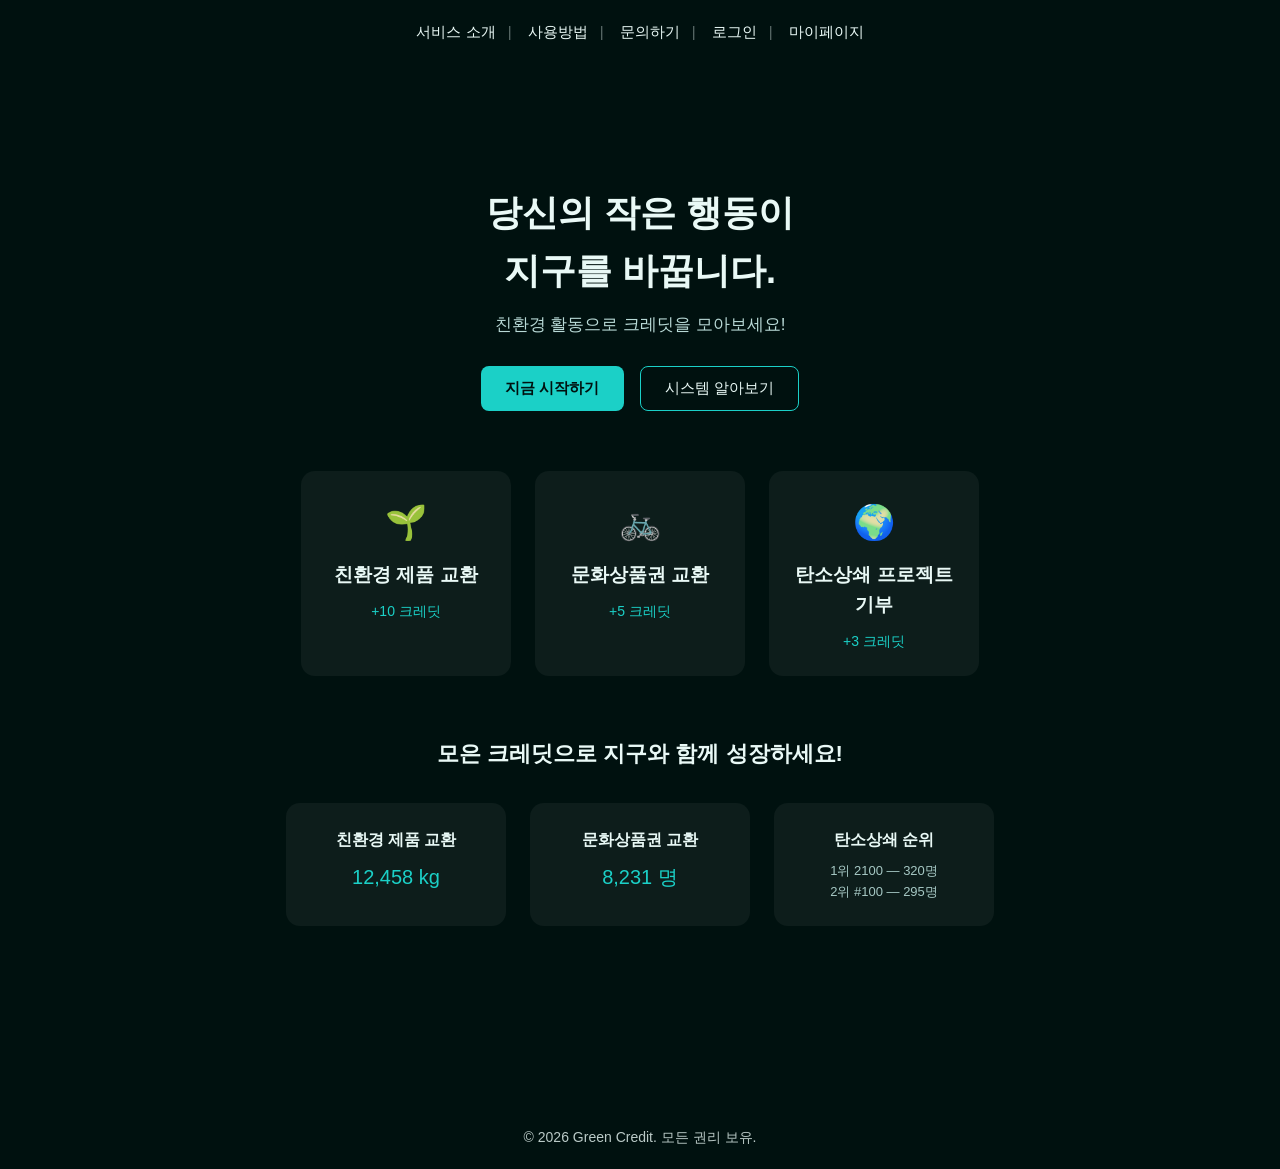
==== index.html @ 2fe6a52e "Add files via upload" ====
<!doctype html>
<html lang="ko">
<head>
  <meta charset="utf-8" />
  <meta name="viewport" content="width=device-width, initial-scale=1" />
  <title>그린 크레딧</title>
  <link rel="stylesheet" href="style.css" />
</head>
<body>
  <!-- 네비게이션 -->
  <nav class="nav">
    <div class="center-nav">
      <a class="nav__link" href="about.html">서비스 소개</a>
      <a class="nav__link" href="howto.html">사용방법</a>
      <a class="nav__link" href="contact.html">문의하기</a>
      <a class="nav__link" href="login.html">로그인</a>
      <a class="nav__link" href="mypage.html">마이페이지</a>
    </div>
  </nav>

  <!-- 메인 콘텐츠 -->
  <main class="hero">
    <h1 class="hero__title">당신의 작은 행동이<br />지구를 바꿉니다.</h1>
    <p class="hero__subtitle">친환경 활동으로 크레딧을 모아보세요!</p>

    <div class="cta">
      <button class="btn btn--primary" onclick="location.href='login.html'">지금 시작하기</button>
      <button class="btn btn--ghost" onclick="location.href='about.html'">시스템 알아보기</button>
    </div>

    <section class="features">
      <article class="card">
        <div class="icon">🌱</div>
        <h3>친환경 제품 교환</h3>
        <div class="badge">+10 크레딧</div>
      </article>
      <article class="card">
        <div class="icon">🚲</div>
        <h3>문화상품권 교환</h3>
        <div class="badge">+5 크레딧</div>
      </article>
      <article class="card">
        <div class="icon">🌍</div>
        <h3>탄소상쇄 프로젝트 기부</h3>
        <div class="badge">+3 크레딧</div>
      </article>
    </section>

    <section class="stats-wrap">
      <h2>모은 크레딧으로 지구와 함께 성장하세요!</h2>
      <div class="kpis">
        <div class="kpi">
          <h4>친환경 제품 교환</h4>
          <div class="num">12,458 kg</div>
        </div>
        <div class="kpi">
          <h4>문화상품권 교환</h4>
          <div class="num">8,231 명</div>
        </div>
        <div class="kpi">
          <h4>탄소상쇄 순위</h4>
          <div class="rank">1위 2100 — 320명<br/>2위 #100 — 295명</div>
        </div>
      </div>
    </section>
  </main>

  <footer>
    © <span id="year"></span> Green Credit. 모든 권리 보유.
  </footer>

  <script src="script.js"></script>
</body>
</html>
---- style.css ----
:root {
  --bg: #00110f;
  --ink: #e9f9f6;
  --accent: #1bd0c7;
}

* { box-sizing: border-box; margin: 0; padding: 0; }
body {
  font-family: 'Pretendard', sans-serif;
  background: var(--bg);
  color: var(--ink);
  line-height: 1.6;
}

/* ===============================
   네비게이션
================================ */
.nav {
  display: flex;
  justify-content: center;
  align-items: center;
  padding: 20px 32px;
  background: transparent;
}

.center-nav {
  display: flex;
  gap: 0;
}

.nav__link {
  color: var(--ink);
  text-decoration: none;
  font-size: 15px;
  font-weight: 500;
  padding: 0 16px;
  position: relative;
  transition: color 0.3s ease;
}

.nav__link:not(:last-child)::after {
  content: "|";
  position: absolute;
  right: 0;
  color: rgba(233,249,246,0.4);
}

.nav__link:hover {
  color: var(--accent);
}

/* ===============================
   메인 (Hero)
================================ */
.hero {
  text-align: center;
  padding: 120px 20px 80px;
}

.hero__title {
  font-size: 36px;
  font-weight: 700;
}

.hero__subtitle {
  margin-top: 12px;
  font-size: 17px;
  color: #b8d9d6;
}

.cta {
  margin-top: 28px;
  display: flex;
  justify-content: center;
  gap: 16px;
}

.btn {
  border: none;
  border-radius: 8px;
  padding: 12px 24px;
  font-size: 15px;
  cursor: pointer;
  transition: all 0.3s ease;
}

.btn--primary {
  background: var(--accent);
  color: var(--bg);
  font-weight: 600;
}

.btn--primary:hover { background: #19b9ae; }
.btn--ghost {
  background: transparent;
  color: var(--ink);
  border: 1px solid var(--accent);
}
.btn--ghost:hover { background: rgba(27,208,199,0.1); }

/* ===============================
   카드 섹션
================================ */
.features {
  display: flex;
  justify-content: center;
  gap: 24px;
  flex-wrap: wrap;
  margin: 60px 0;
}

.card {
  background: rgba(255,255,255,0.05);
  border-radius: 14px;
  padding: 24px;
  width: 210px;
  text-align: center;
  transition: transform 0.3s ease, box-shadow 0.3s ease;
}
.card:hover { transform: translateY(-6px); box-shadow: 0 6px 18px rgba(0,0,0,0.3); }

.card .icon { font-size: 34px; margin-bottom: 10px; }
.card .badge { color: var(--accent); margin-top: 10px; font-size: 14px; }

/* ===============================
   통계 섹션
================================ */
.stats-wrap {
  text-align: center;
  margin: 60px 0 100px;
}
.stats-wrap h2 { font-size: 22px; margin-bottom: 32px; }

.kpis {
  display: flex;
  justify-content: center;
  gap: 24px;
  flex-wrap: wrap;
}
.kpi {
  background: rgba(255,255,255,0.05);
  border-radius: 14px;
  padding: 24px;
  width: 220px;
}
.kpi .num { font-size: 20px; color: var(--accent); margin-top: 8px; }
.kpi .rank { font-size: 13px; color: #a6c8c4; margin-top: 8px; }

/* ===============================
   HOWTO
================================ */
.howto-page {
  min-height: 100vh;
  background: var(--bg);
  color: var(--ink);
  display: flex;
  flex-direction: column;
  align-items: center;
}
.howto-main {
  display: flex;
  flex-direction: column;
  align-items: center;
  gap: 30px;
  padding: 40px 20px;
}
.howto-step {
  max-width: 520px;
  width: 90%;
  border-radius: 12px;
  box-shadow: 0 4px 12px rgba(0,0,0,0.3);
}

/* ===============================
   ABOUT (구버전)
================================ */
.about-page {
  min-height: 100vh;
  background: var(--bg);
  display: flex;
  justify-content: center;
  align-items: center;
}
.about-main { display: flex; justify-content: center; align-items: center; }
.about-img {
  max-width: 800px;
  width: 95%;
  border-radius: 12px;
  box-shadow: 0 6px 18px rgba(0,0,0,0.4);
}

/* ===============================
   DETAIL (GreenPoint)
================================ */
.detail-page {
  min-height: 100vh;
  background: var(--bg);
  color: var(--ink);
  display: flex;
  flex-direction: column;
  align-items: center;
  padding: 40px 20px;
}
.detail-header {
  display: flex;
  flex-direction: column;
  align-items: center;
  gap: 16px;
  text-align: center;
}
.detail-header h1 {
  font-size: 28px;
  color: var(--accent);
  font-weight: 700;
}
.detail-icon { width: 100px; height: 100px; }
.detail-main {
  display: flex;
  flex-direction: column;
  align-items: center;
  gap: 30px;
  margin-top: 40px;
}
.detail-img {
  max-width: 1000px;
  width: 95%;
  border-radius: 12px;
  box-shadow: 0 6px 18px rgba(0,0,0,0.4);
}
.detail-footer { margin: 60px 0; }

/* ===============================
   Footer
================================ */
footer {
  text-align: center;
  padding: 20px 0;
  font-size: 14px;
  opacity: 0.8;
}

/* ===============================
   ABOUT (New Ver. – 서비스 소개)
================================ */
.about-new-page {
  background: #ffffff;
  color: #111;
  font-family: 'Pretendard', sans-serif;
  display: flex;
  flex-direction: column;
  align-items: center;
  min-height: 100vh;
}

.about-new-header {
  width: 100%;
  background: #232527;
  color: white;
  padding: 16px 0;
  text-align: center;
  font-size: 20px;
  font-weight: 600;
  position: relative;
}

.about-new-header .header-dots {
  position: absolute;
  left: 16px;
  top: 14px;
  display: flex;
  gap: 8px;
}
.about-new-header .dot {
  width: 12px;
  height: 12px;
  border-radius: 50%;
}
.dot.red { background: #ff5f57; }
.dot.yellow { background: #ffbd2f; }
.dot.green { background: #28c840; }

.about-new-main {
  text-align: center;
  margin-top: 60px;
  flex: 1;
  display: flex;
  flex-direction: column;
  align-items: center;
}
.about-new-main h1 {
  font-size: 32px;
  font-weight: 700;
  margin-bottom: 40px;
  color: #000;
}

.icon-grid {
  display: flex;
  justify-content: center;
  gap: 80px;
  flex-wrap: wrap;
}

.icon-card {
  display: flex;
  flex-direction: column;
  align-items: center;
  text-align: center;
  cursor: pointer;
  text-decoration: none;
  transition: transform 0.3s ease, box-shadow 0.3s ease;
}

.circle {
  width: 150px;
  height: 150px;
  border-radius: 50%;
  display: flex;
  justify-content: center;
  align-items: center;
  font-size: 50px;
  color: white;
  margin-bottom: 16px;
  box-shadow: 0 8px 16px rgba(0,0,0,0.25);
}

.circle.blue { background: #1f54d1; }
.circle.yellow { background: #f8cb0b; color: #555; }
.circle.bluegreen { background: #2657b7; }

.icon-card:hover {
  transform: translateY(-8px);
  box-shadow: 0 10px 20px rgba(0,0,0,0.25);
}

.label {
  font-weight: 600;
  font-size: 16px;
  color: #000;
}

/* ===============================
   REWARD TYPE PAGE
================================ */
.reward-page {
  background: #fff;
  color: #111;
  font-family: 'Pretendard', sans-serif;
  display: flex;
  flex-direction: column;
  align-items: center;
  min-height: 100vh;
  line-height: 1.7;
}

/* 상단 헤더 */
.reward-header {
  width: 100%;
  background: #232527;
  color: white;
  padding: 16px 0;
  text-align: center;
  font-size: 20px;
  font-weight: 600;
  position: relative;
}

.reward-header .header-dots {
  position: absolute;
  left: 16px;
  top: 14px;
  display: flex;
  gap: 8px;
}
.reward-header .dot {
  width: 12px;
  height: 12px;
  border-radius: 50%;
}
.dot.red { background: #ff5f57; }
.dot.yellow { background: #ffbd2f; }
.dot.green { background: #28c840; }

/* 본문 */
.reward-main {
  max-width: 900px;
  padding: 40px 20px 80px;
}

.reward-title-row {
  display: flex;
  align-items: center;
  gap: 16px;
  margin-bottom: 24px;
}

.reward-circle {
  width: 80px;
  height: 80px;
  border-radius: 50%;
  background: linear-gradient(145deg, #2657b7, #1f54d1);
  display: flex;
  justify-content: center;
  align-items: center;
  font-size: 38px;
  color: #4be28a;
  box-shadow: 0 6px 16px rgba(0,0,0,0.25);
}

.reward-main h1 {
  font-size: 28px;
  font-weight: 700;
  color: #000;
}

.reward-main p {
  margin-bottom: 18px;
  font-size: 16px;
  color: #333;
}

.reward-main ol {
  margin-top: 12px;
  padding-left: 20px;
  color: #333;
}

.reward-main ol li {
  margin-bottom: 10px;
}

/* Footer */
.reward-footer {
  text-align: center;
  padding: 20px 0 40px;
  font-size: 14px;
  color: #555;
}

/* ===============================
   문의하기 (Contact Page)
================================ */
.contact-page {
  background: linear-gradient(145deg, #0a221f, #16322f);
  min-height: 100vh;
  font-family: 'Pretendard', sans-serif;
  display: flex;
  justify-content: center;
  align-items: center;
}

.contact-overlay {
  width: 100%;
  height: 100%;
  background: rgba(0, 0, 0, 0.15);
  display: flex;
  justify-content: center;
  align-items: center;
}

.contact-card {
  background: rgba(20, 30, 25, 0.7);
  backdrop-filter: blur(12px);
  border-radius: 16px;
  width: 340px;
  padding: 30px 20px;
  color: #f1f1f1;
  display: flex;
  flex-direction: column;
  align-items: center;
  text-align: center;
  box-shadow: 0 6px 20px rgba(0,0,0,0.3);
}

.contact-header h1 {
  font-size: 26px;
  font-weight: 700;
  margin-bottom: 10px;
}

.contact-header p {
  font-size: 14px;
  line-height: 1.5;
  margin-bottom: 20px;
  color: #d8d8d8;
}

/* 검색창 */
.search-box {
  display: flex;
  align-items: center;
  justify-content: center;
  background: transparent;
  border: 1px solid #ccc;
  border-radius: 4px;
  overflow: hidden;
  width: 100%;
  max-width: 240px;
  margin-bottom: 30px;
}
.search-box input {
  background: transparent;
  border: none;
  outline: none;
  padding: 8px;
  width: 100%;
  color: #f1f1f1;
}
.search-box button {
  background: none;
  border: none;
  color: #f1f1f1;
  font-size: 16px;
  cursor: pointer;
  padding: 8px;
}

/* FAQ 영역 */
.faq-section h2 {
  font-size: 16px;
  font-weight: 700;
  margin-bottom: 12px;
}

.faq-section ul {
  list-style: none;
  padding: 0;
  margin: 0;
}
.faq-section li {
  font-size: 14px;
  color: #e4e4e4;
  margin: 6px 0;
}

/* 하단 링크 */
.contact-footer {
  display: flex;
  justify-content: center;
  gap: 12px;
  margin-top: 28px;
}
.contact-footer a {
  font-size: 13px;
  color: #cfcfcf;
  text-decoration: none;
  transition: color 0.3s ease;
}
.contact-footer a:hover {
  color: #fff;
}

/* ===============================
   FAQ PAGE
================================ */
.faq-page {
  background: linear-gradient(145deg, #0a221f, #16322f);
  min-height: 100vh;
  font-family: 'Pretendard', sans-serif;
  display: flex;
  justify-content: center;
  align-items: center;
}

.faq-overlay {
  width: 100%;
  height: 100%;
  background: rgba(0, 0, 0, 0.15);
  display: flex;
  justify-content: center;
  align-items: center;
}

.faq-card {
  background: rgba(25, 35, 30, 0.75);
  backdrop-filter: blur(12px);
  border-radius: 16px;
  width: 90%;
  max-width: 900px;
  padding: 40px 30px;
  color: #f1f1f1;
  box-shadow: 0 6px 20px rgba(0,0,0,0.3);
}

.faq-card h1 {
  text-align: center;
  font-size: 24px;
  font-weight: 700;
  margin-bottom: 40px;
}

.faq-item {
  display: grid;
  grid-template-columns: 1fr 1fr;
  gap: 20px 40px;
  align-items: flex-start;
  margin-bottom: 28px;
}

.faq-q {
  font-weight: 600;
  font-size: 16px;
  color: #ffffff;
}

.faq-a {
  font-size: 15px;
  color: #e0e0e0;
  line-height: 1.6;
}

/* 반응형 처리 */
@media (max-width: 700px) {
  .faq-item {
    grid-template-columns: 1fr;
    gap: 8px;
  }
  .faq-card {
    padding: 30px 20px;
  }
}

a {
  color: inherit;
  text-decoration: none;
}

a:hover {
  color: #aefae3;
}

/* ===============================
   로그인 페이지 (미니멀 스타일, 소셜 제거)
================================ */
.login-page {
  background: #fff;
  color: #111;
  font-family: 'Pretendard', sans-serif;
  display: flex;
  justify-content: center;
  align-items: center;
  min-height: 100vh;
}

.login-wrapper {
  width: 100%;
  max-width: 420px;
  padding: 40px;
}

.login-title {
  font-size: 28px;
  font-weight: 700;
  margin-bottom: 40px;
  text-align: left;
}

.login-form {
  display: flex;
  flex-direction: column;
  gap: 16px;
}

.login-form label {
  font-size: 15px;
  margin-bottom: -4px;
}

.login-form input {
  border: none;
  border-bottom: 2px solid #111;
  padding: 8px 4px;
  font-size: 15px;
  outline: none;
  background: transparent;
  color: #111;
  margin-bottom: 12px;
  transition: border-color 0.3s ease;
}

.login-form input:focus {
  border-color: #1bd0c7;
}

.login-btn {
  margin-top: 12px;
  padding: 12px;
  background: #1bd0c7;
  color: white;
  border: none;
  border-radius: 6px;
  font-size: 15px;
  cursor: pointer;
  font-weight: 600;
  transition: background 0.3s ease;
}

.login-btn:hover {
  background: #19b9ae;
}

.login-msg {
  margin-top: 8px;
  font-size: 14px;
  color: #d9534f;
  text-align: center;
}

/* 하단 링크 */
.login-links {
  display: flex;
  justify-content: space-between;
  margin-top: 24px;
}

.login-links a {
  color: #0072ff;
  text-decoration: none;
  font-size: 13px;
  transition: color 0.3s ease;
}

.login-links a:hover {
  color: #1bd0c7;
}

/* ===============================
   마이페이지
================================ */
.mypage {
  background: #f8fbf8;
  min-height: 100vh;
  font-family: 'Pretendard', sans-serif;
  color: #1e2b23;
  display: flex;
  flex-direction: column;
  align-items: center;
  padding: 40px 20px 80px;
}

.mypage-header {
  text-align: center;
  margin-bottom: 40px;
}

.mypage-header h1 {
  font-size: 28px;
  font-weight: 700;
  margin-bottom: 8px;
  color: #1b4d3e;
}

.mypage-header p {
  font-size: 16px;
  color: #3c5d52;
}

.reward-cards {
  display: flex;
  flex-wrap: wrap;
  justify-content: center;
  gap: 28px;
  margin-bottom: 60px;
}

.reward-card {
  background: #fff;
  border: 1px solid #d9e6d5;
  border-radius: 16px;
  width: 260px;
  padding: 28px 20px;
  box-shadow: 0 4px 10px rgba(0, 0, 0, 0.06);
  text-align: center;
  transition: transform 0.3s ease, box-shadow 0.3s ease;
}

.reward-card:hover {
  transform: translateY(-6px);
  box-shadow: 0 8px 18px rgba(0, 0, 0, 0.12);
}

.reward-card .icon {
  font-size: 42px;
  color: #1b4d3e;
  margin-bottom: 10px;
}

.reward-card h3 {
  font-size: 18px;
  color: #1c3d32;
  margin-bottom: 14px;
  font-weight: 600;
}

.reward-card ul {
  list-style: none;
  text-align: left;
  padding: 0;
  margin: 0 0 16px;
}

.reward-card li {
  font-size: 14px;
  margin: 6px 0;
  display: flex;
  justify-content: space-between;
  color: #394b41;
}

.reward-card strong {
  color: #155c47;
}

.btn-outline {
  border: 1px solid #155c47;
  background: transparent;
  color: #155c47;
  padding: 8px 18px;
  border-radius: 8px;
  cursor: pointer;
  font-size: 14px;
  font-weight: 600;
  transition: all 0.3s ease;
}

.btn-outline:hover {
  background: #155c47;
  color: #fff;
}

.back-btn {
  display: inline-block;
  padding: 10px 20px;
}
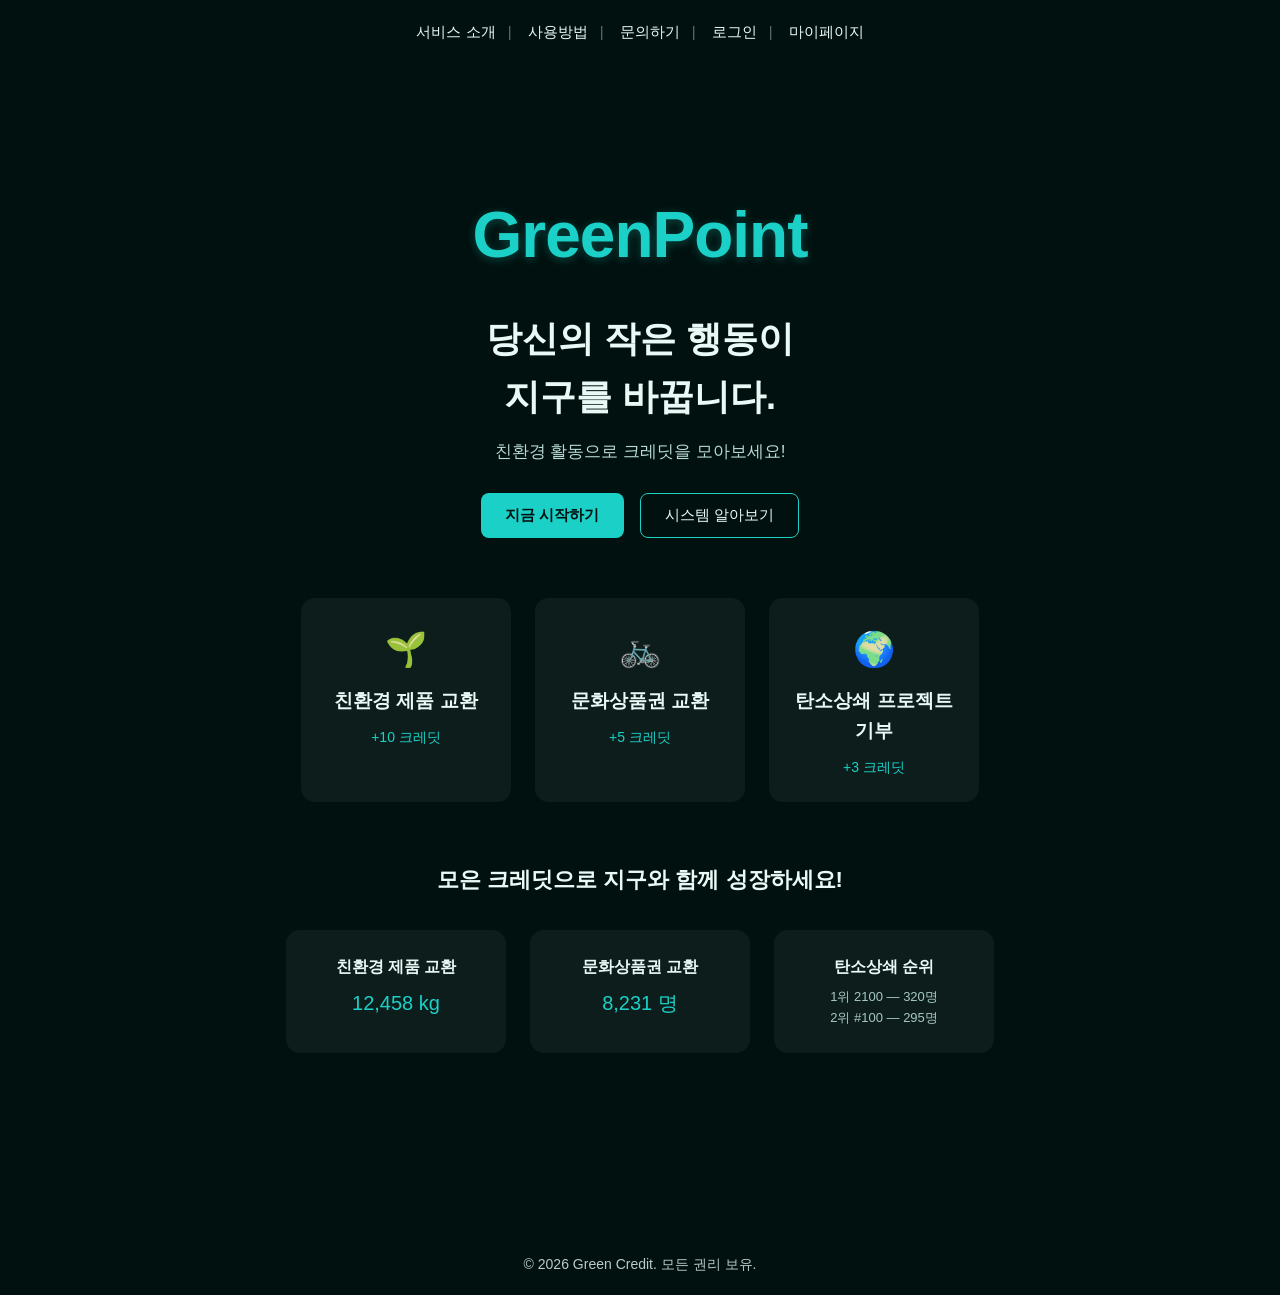
==== commit 31f7ee65: "Add files via upload" ====
--- a/index.html
+++ b/index.html
@@ -20,7 +20,9 @@
 
   <!-- 메인 콘텐츠 -->
   <main class="hero">
-    <h1 class="hero__title">당신의 작은 행동이<br />지구를 바꿉니다.</h1>
+    <h1 class="main-logo">GreenPoint</h1>
+
+    <h2 class="hero__title">당신의 작은 행동이<br />지구를 바꿉니다.</h2>
     <p class="hero__subtitle">친환경 활동으로 크레딧을 모아보세요!</p>
 
     <div class="cta">
--- a/style.css
+++ b/style.css
@@ -52,6 +52,21 @@
 /* ===============================
    메인 (Hero)
 ================================ */
+
+/* ===============================
+   메인 로고 (GreenPoint)
+================================ */
+.main-logo {
+  font-size: 64px;
+  font-weight: 800;
+  color: var(--accent);
+  margin-bottom: 24px;
+  text-transform: none;
+  letter-spacing: -1px;
+  text-shadow: 0 2px 10px rgba(27, 208, 199, 0.3);
+}
+
+
 .hero {
   text-align: center;
   padding: 120px 20px 80px;
@@ -188,6 +203,33 @@
   border-radius: 12px;
   box-shadow: 0 6px 18px rgba(0,0,0,0.4);
 }
+
+/* ===============================
+   ABOUT 페이지 - 돌아가기 버튼
+================================ */
+.about-footer {
+  margin-top: 100px;
+  margin-bottom: 60px;
+  text-align: center;
+}
+
+.about-footer .btn {
+  padding: 12px 24px;
+  font-size: 15px;
+  border-radius: 8px;
+  border: 1.5px solid #000;
+  background: transparent;
+  color: #000;
+  font-weight: 600;
+  cursor: pointer;
+  transition: all 0.3s ease;
+}
+
+.about-footer .btn:hover {
+  background: #000;
+  color: #fff;
+}
+
 
 /* ===============================
    DETAIL (GreenPoint)
@@ -832,3 +874,90 @@
   display: inline-block;
   padding: 10px 20px;
 }
+
+/* ===============================
+   돌아가기 버튼 (공통)
+================================ */
+.about-back-btn {
+  display: inline-block;
+  padding: 12px 24px;
+  font-size: 15px;
+  border-radius: 8px;
+  border: 1.5px solid #000; /* 검정 테두리 */
+  background: transparent;
+  color: #000;              /* 검정 글씨 */
+  font-weight: 600;
+  cursor: pointer;
+  transition: all 0.3s ease;
+  text-decoration: none;
+}
+
+.about-back-btn:hover {
+  background: #000;  /* hover 시 검정 배경 */
+  color: #fff;       /* 글씨는 흰색으로 반전 */
+}
+
+/* 각 페이지 하단 정렬 */
+.reward-footer,
+.howto-footer {
+  text-align: center;
+  margin-top: 100px;
+  margin-bottom: 60px;
+}
+/* ===============================
+   문의하기 페이지 - 돌아가기 버튼 (밝은 버튼)
+================================ */
+.contact-footer {
+  text-align: center;
+  margin-top: 80px;
+  margin-bottom: 60px;
+}
+
+.contact-footer .btn {
+  padding: 12px 24px;
+  font-size: 15px;
+  border-radius: 8px;
+  border: none;
+  background: var(--accent);   /* 밝은 민트색 (#1bd0c7) */
+  color: var(--bg);            /* 어두운 배경색 (#00110f) */
+  font-weight: 700;
+  cursor: pointer;
+  transition: all 0.3s ease;
+  text-decoration: none;
+  box-shadow: 0 4px 12px rgba(27, 208, 199, 0.4); /* 살짝 빛나는 느낌 */
+}
+
+.contact-footer .btn:hover {
+  background: #19b9ae;         /* hover 시 약간 어두운 민트 */
+  box-shadow: 0 6px 16px rgba(27, 208, 199, 0.5);
+  transform: translateY(-3px); /* 살짝 위로 떠오르는 효과 */
+}
+
+/* ===============================
+   FAQ 페이지 - 문의하기로 돌아가기 버튼
+================================ */
+.faq-footer {
+  text-align: center;
+  margin-top: 60px;
+}
+
+.faq-back-btn {
+  display: inline-block;
+  padding: 12px 24px;
+  font-size: 15px;
+  border-radius: 8px;
+  border: none;
+  background: var(--accent);   /* 밝은 민트색 (#1bd0c7) */
+  color: var(--bg);            /* 어두운 글씨 (#00110f) */
+  font-weight: 700;
+  cursor: pointer;
+  transition: all 0.3s ease;
+  text-decoration: none;
+  box-shadow: 0 4px 12px rgba(27, 208, 199, 0.4);
+}
+
+.faq-back-btn:hover {
+  background: #19b9ae;         /* hover 시 약간 어두운 민트 */
+  box-shadow: 0 6px 16px rgba(27, 208, 199, 0.5);
+  transform: translateY(-3px); /* 살짝 위로 뜨는 효과 */
+}
